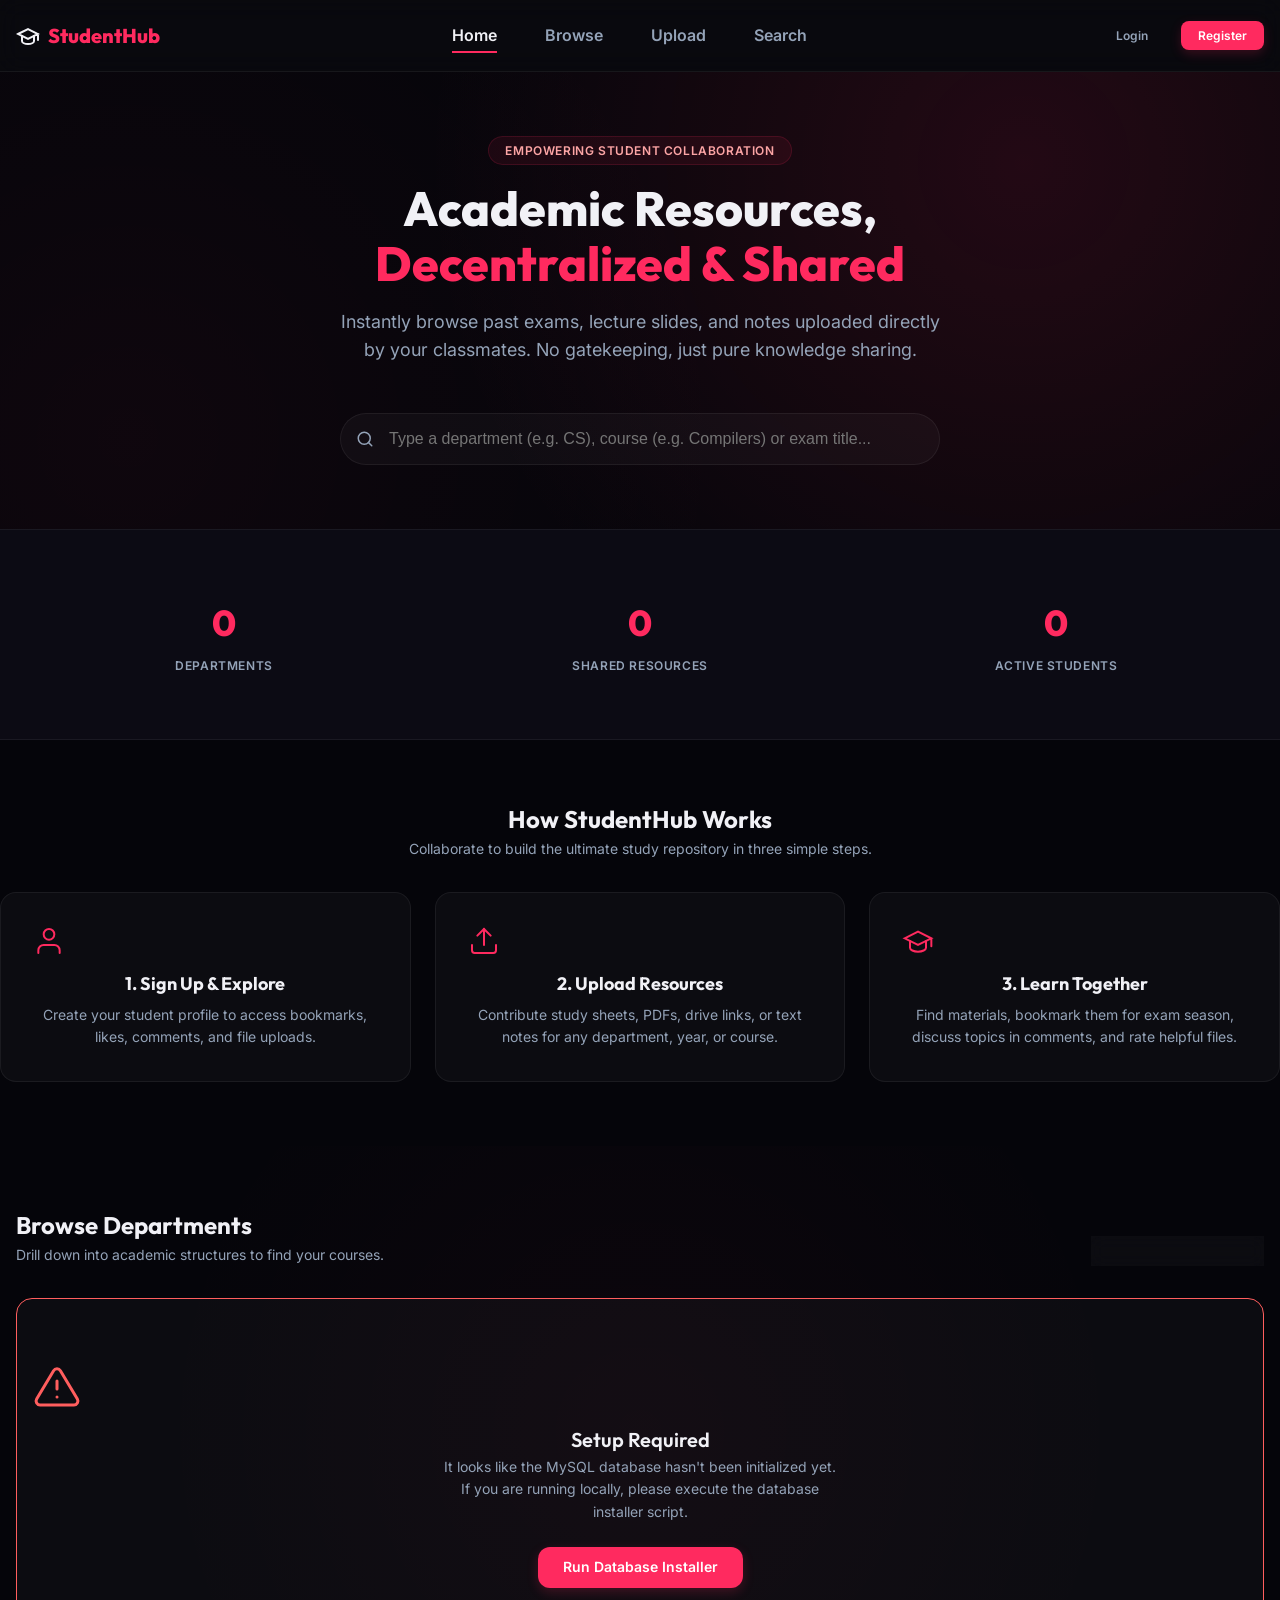
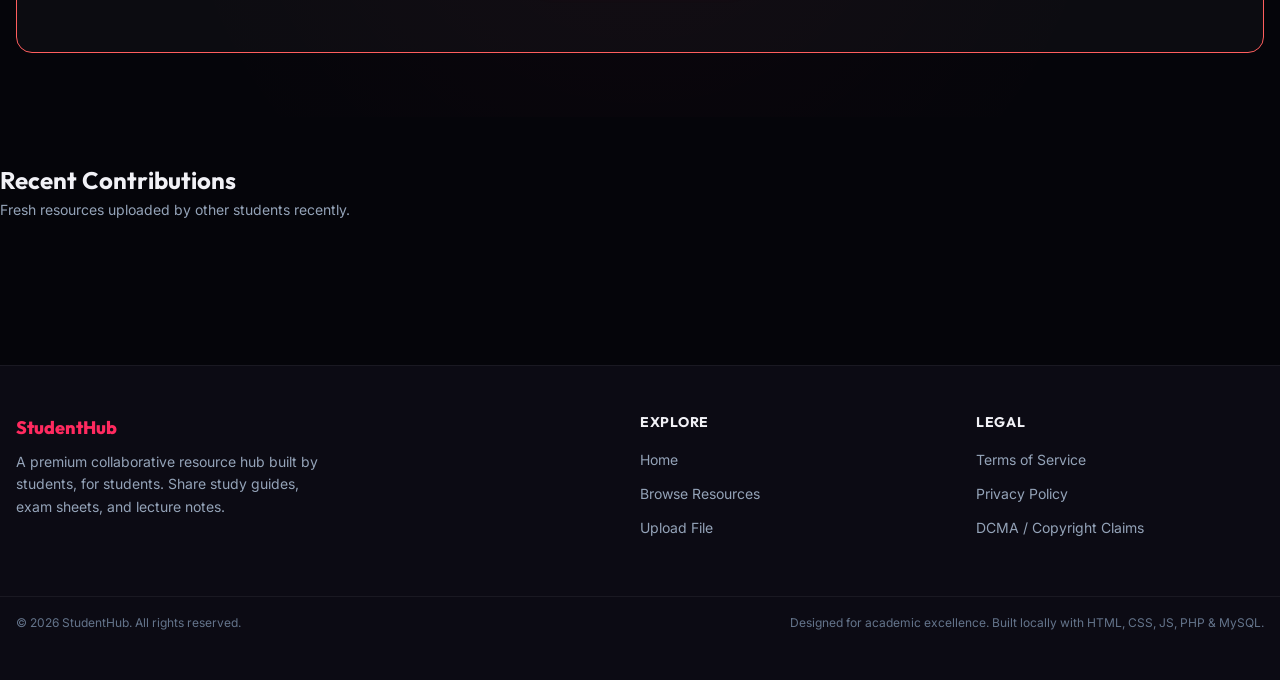
==== index.html @ 4d0da6e1 "first commit" ====
<!DOCTYPE html>
<html lang="en">
<head>
    <meta charset="UTF-8">
    <meta name="viewport" content="width=device-width, initial-scale=1.0">
    <title>StudentHub - Collaborate and Share Study Resources</title>
    
    <!-- CSS Design System -->
    <link rel="stylesheet" href="css/variables.css">
    <link rel="stylesheet" href="css/base.css">
    <link rel="stylesheet" href="css/components.css">
    <link rel="stylesheet" href="css/layout.css">
    <link rel="stylesheet" href="css/animations.css">
    
    <!-- Page Specific Styles -->
    <link rel="stylesheet" href="css/pages/landing.css">
</head>
<body>

    <header></header>

    <main>
        
        <!-- Hero Section -->
        <section class="hero">
            <div class="container hero-content animate-fadeInUp">
                <span class="hero-tag">Empowering Student Collaboration</span>
                <h1 class="hero-title">Academic Resources,<br><span>Decentralized & Shared</span></h1>
                <p class="hero-subtitle">Instantly browse past exams, lecture slides, and notes uploaded directly by your classmates. No gatekeeping, just pure knowledge sharing.</p>
                
                <div class="hero-search-wrapper">
                    <div class="search-container">
                        <button class="search-icon-btn"><svg width="18" height="18" viewBox="0 0 24 24" fill="none" stroke="currentColor" stroke-width="2" stroke-linecap="round"><circle cx="11" cy="11" r="8"/><line x1="21" y1="21" x2="16.65" y2="16.65"/></svg></button>
                        <input type="text" id="global-search-input" class="search-input" placeholder="Type a department (e.g. CS), course (e.g. Compilers) or exam title..." autocomplete="off">
                        <div class="search-dropdown" id="global-search-dropdown"></div>
                    </div>
                </div>
            </div>
        </section>

        <!-- Stats Ribbon -->
        <section class="stats-ribbon">
            <div class="container stats-grid">
                <div class="stat-card">
                    <div class="stat-value" id="stat-depts">0</div>
                    <div class="stat-label">Departments</div>
                </div>
                <div class="stat-card">
                    <div class="stat-value" id="stat-resources">0</div>
                    <div class="stat-label">Shared Resources</div>
                </div>
                <div class="stat-card">
                    <div class="stat-value" id="stat-members">0</div>
                    <div class="stat-label">Active Students</div>
                </div>
            </div>
        </section>

        <!-- How It Works / Features -->
        <section class="container features-section">
            <div class="text-center mb-5">
                <h2 class="section-title">How StudentHub Works</h2>
                <p class="section-subtitle">Collaborate to build the ultimate study repository in three simple steps.</p>
            </div>
            
            <div class="grid grid-3 gap-lg">
                <div class="feature-card animate-fadeInUp delay-100">
                    <div class="feature-icon"><svg width="32" height="32" viewBox="0 0 24 24" fill="none" stroke="currentColor" stroke-width="1.5" stroke-linecap="round"><path d="M20 21v-2a4 4 0 0 0-4-4H8a4 4 0 0 0-4 4v2"/><circle cx="12" cy="7" r="4"/></svg></div>
                    <h3 class="feature-title">1. Sign Up & Explore</h3>
                    <p class="feature-desc">Create your student profile to access bookmarks, likes, comments, and file uploads.</p>
                </div>
                <div class="feature-card animate-fadeInUp delay-200">
                    <div class="feature-icon"><svg width="32" height="32" viewBox="0 0 24 24" fill="none" stroke="currentColor" stroke-width="1.5" stroke-linecap="round"><path d="M21 15v4a2 2 0 0 1-2 2H5a2 2 0 0 1-2-2v-4"/><polyline points="17 8 12 3 7 8"/><line x1="12" y1="3" x2="12" y2="15"/></svg></div>
                    <h3 class="feature-title">2. Upload Resources</h3>
                    <p class="feature-desc">Contribute study sheets, PDFs, drive links, or text notes for any department, year, or course.</p>
                </div>
                <div class="feature-card animate-fadeInUp delay-300">
                    <div class="feature-icon"><svg width="32" height="32" viewBox="0 0 24 24" fill="none" stroke="currentColor" stroke-width="1.5" stroke-linecap="round"><path d="M22 10v6M2 10l10-5 10 5-10 5z"/><path d="M6 12v5c0 1.7 2.7 3 6 3s6-1.3 6-3v-5"/></svg></div>
                    <h3 class="feature-title">3. Learn Together</h3>
                    <p class="feature-desc">Find materials, bookmark them for exam season, discuss topics in comments, and rate helpful files.</p>
                </div>
            </div>
        </section>

        <!-- Featured Departments Preview -->
        <section class="depts-section">
            <div class="container">
                <div class="dept-header">
                    <div>
                        <h2 class="section-title">Browse Departments</h2>
                        <p class="section-subtitle" style="margin-bottom:0;">Drill down into academic structures to find your courses.</p>
                    </div>
                    <a href="browse.html" class="btn btn-secondary btn-sm">View All Departments →</a>
                </div>
                
                <div id="featured-depts-container">
                    <!-- Loaded dynamically via landing page script -->
                </div>
            </div>
        </section>

        <!-- Recent Uploads Section -->
        <section class="container section">
            <div class="mb-5">
                <h2 class="section-title">Recent Contributions</h2>
                <p class="section-subtitle">Fresh resources uploaded by other students recently.</p>
            </div>
            
            <div id="recent-uploads-container">
                <!-- Loaded dynamically via landing page script -->
            </div>
        </section>

    </main>

    <footer></footer>

    <!-- Shared Utilities -->
    <script src="js/config.js"></script>
    <script src="js/utils.js"></script>
    <script src="js/api.js"></script>
    <script src="js/components.js"></script>
    
    <!-- Home Page Logic & Live Search -->
    <script src="js/search.js"></script>
    <script>
        document.addEventListener('DOMContentLoaded', async () => {
            // Load stats and content dynamically
            const deptsContainer = document.getElementById('featured-depts-container');
            const recentContainer = document.getElementById('recent-uploads-container');
            
            // Set skeletons
            renderSkeleton(deptsContainer, 3, 'card');
            renderSkeleton(recentContainer, 4, 'card');

            try {
                // Fetch stats for counters
                const statsRes = await apiGet('/admin/stats.php');
                if (statsRes && statsRes.success) {
                    animateCounter(document.getElementById('stat-depts'), statsRes.data.departments, 1000);
                    animateCounter(document.getElementById('stat-resources'), statsRes.data.resources, 1000);
                    animateCounter(document.getElementById('stat-members'), statsRes.data.users, 1000);
                } else {
                    // Fallbacks
                    document.getElementById('stat-depts').textContent = '—';
                    document.getElementById('stat-resources').textContent = '—';
                    document.getElementById('stat-members').textContent = '—';
                }

                // Fetch departments
                const deptsRes = await apiGet('/departments/list.php');
                if (deptsRes && deptsRes.success && deptsRes.data.length > 0) {
                    let html = '<div class="card-grid">';
                    // Show top 3
                    deptsRes.data.slice(0, 3).forEach(dept => {
                        const grad = generateGradient(dept.gradient_seed || dept.name);
                        html += createCard({
                            cover: dept.cover_image,
                            coverGradient: grad,
                            title: dept.name,
                            subtitle: dept.description || 'No description provided.',
                            badges: [{ text: 'Department', type: 'primary' }],
                            url: `department.html?id=${dept.id}`,
                            stats: [
                                { icon: '', value: `${dept.course_count || 0} Courses` }
                            ]
                        });
                    });
                    html += '</div>';
                    deptsContainer.innerHTML = html;
                } else {
                    renderEmptyState(deptsContainer, {
                        icon: '',
                        title: 'No Departments Created Yet',
                        message: 'Get started by creating a new academic department!',
                        actionText: 'Browse and Create',
                        actionUrl: 'browse.html'
                    });
                }

                // Fetch recent resources
                const recentRes = await apiGet('/resources/search.php?limit=4');
                if (recentRes && recentRes.success && recentRes.data.length > 0) {
                    let html = '<div class="card-grid">';
                    recentRes.data.forEach(res => {
                        const typeBadge = res.resource_type === 'pdf' ? 'PDF Document' : (res.resource_type === 'link' ? 'External Link' : 'Text Note');
                        const examBadge = res.exam_type.toUpperCase();
                        
                        // Create download button based on resource type
                        let actionButton = '';
                        if (res.resource_type === 'pdf' && res.file_path) {
                            actionButton = `<a href="${res.file_path}" download class="btn btn-primary btn-sm" style="margin-top: var(--space-md); display: inline-block;">📥 Download PDF</a>`;
                        } else if (res.resource_type === 'link' && res.external_link) {
                            actionButton = `<a href="${res.external_link}" target="_blank" class="btn btn-primary btn-sm" style="margin-top: var(--space-md); display: inline-block;">🔗 Open Link</a>`;
                        } else if (res.resource_type === 'note') {
                            actionButton = `<span class="badge badge-info" style="margin-top: var(--space-md); display: inline-block;">📝 View Note</span>`;
                        }
                        
                        const coverStyle = res.cover_image 
                            ? `background-image: url('${res.cover_image}'); background-size: cover; background-position: center;`
                            : `background: ${generateGradient(res.gradient_seed || res.title)};`;
                        
                        html += `
                            <div class="card">
                                <div class="card-cover" style="${coverStyle}">
                                    <span class="badge badge-secondary card-badge">${escapeHtml(typeBadge)}</span>
                                    <span class="badge badge-warning card-badge">${escapeHtml(examBadge)}</span>
                                </div>
                                <div class="card-body">
                                    <h3 class="card-title">${escapeHtml(res.title)}</h3>
                                    <p class="card-text">${escapeHtml(res.description || 'No description.')}</p>
                                    ${actionButton}
                                </div>
                                <div class="card-footer">
                                    <div style="display: flex; gap: var(--space-md); font-size: var(--text-xs); color: var(--text-secondary);">
                                        <span>${res.like_count || 0} Likes</span>
                                        <span>${res.view_count || 0} Views</span>
                                    </div>
                                </div>
                            </div>
                        `;
                    });
                    html += '</div>';
                    recentContainer.innerHTML = html;
                } else {
                    renderEmptyState(recentContainer, {
                        icon: '',
                        title: 'No Resources Uploaded Yet',
                        message: 'Be the first to upload an exam sheet or study notes!',
                        actionText: 'Upload Resource',
                        actionUrl: 'upload.html'
                    });
                }

            } catch (err) {
                console.error(err);
                // In case installation is not completed, notify about setup
                deptsContainer.innerHTML = `
                    <div class="empty-state animate-fadeIn" style="border-color: var(--accent-warning);">
                        <div class="empty-state-icon"><svg width="48" height="48" viewBox="0 0 24 24" fill="none" stroke="var(--accent-warning)" stroke-width="1.5" stroke-linecap="round"><path d="M10.29 3.86L1.82 18a2 2 0 0 0 1.71 3h16.94a2 2 0 0 0 1.71-3L13.71 3.86a2 2 0 0 0-3.42 0z"/><line x1="12" y1="9" x2="12" y2="13"/><line x1="12" y1="17" x2="12.01" y2="17"/></svg></div>
                        <h3 class="empty-state-title">Setup Required</h3>
                        <p class="empty-state-message">It looks like the MySQL database hasn't been initialized yet. If you are running locally, please execute the database installer script.</p>
                        <a href="api/setup/install.php" target="_blank" class="btn btn-primary">Run Database Installer</a>
                    </div>
                `;
                recentContainer.innerHTML = '';
            }
        });
    </script>
</body>
</html>
---- css/variables.css ----
/* css/variables.css */
:root {
    /* Color Palette - Premium Cherry & Indigo Dark Mode */
    --bg-primary: #05050a;
    --bg-secondary: #0c0b14;
    --bg-tertiary: #141222;
    --bg-glass: rgba(255, 255, 255, 0.03);
    --bg-glass-hover: rgba(255, 255, 255, 0.06);
    
    --accent-primary: #ff2a5f;
    --accent-primary-hover: #ff4777;
    --accent-secondary: #475569;
    --accent-secondary-hover: #64748b;
    --accent-warning: #ff5e5e;
    --accent-success: #10b981;
    --accent-gradient: #ff2a5f;
    --accent-gradient-hover: #ff4777;
    
    --text-primary: #f1f1f6;
    --text-secondary: #94a3b8;
    --text-tertiary: #64748b;
    --text-accent: #fca5a5;
    
    --border: rgba(255, 255, 255, 0.06);
    --border-hover: rgba(255, 255, 255, 0.12);
    --border-focus: rgba(255, 42, 95, 0.4);
    
    /* Shadows */
    --shadow-sm: 0 2px 8px rgba(0, 0, 0, 0.5);
    --shadow-md: 0 4px 16px rgba(0, 0, 0, 0.6);
    --shadow-lg: 0 8px 32px rgba(0, 0, 0, 0.8);
    --shadow-glow: 0 0 20px rgba(255, 42, 95, 0.15);
    
    /* Spacing */
    --space-xs: 4px;
    --space-sm: 8px;
    --space-md: 16px;
    --space-lg: 24px;
    --space-xl: 32px;
    --space-2xl: 48px;
    --space-3xl: 64px;
    
    /* Border Radius */
    --radius-sm: 8px;
    --radius-md: 12px;
    --radius-lg: 16px;
    --radius-xl: 24px;
    --radius-full: 9999px;
    
    /* Transitions */
    --transition-fast: 150ms ease;
    --transition-base: 300ms ease;
    --transition-slow: 500ms ease;
    
    /* Typography */
    --font-heading: 'Outfit', sans-serif;
    --font-body: 'Inter', sans-serif;
    --font-mono: 'JetBrains Mono', monospace;
    
    --text-xs: 0.75rem;
    --text-sm: 0.875rem;
    --text-md: 1rem;
    --text-lg: 1.125rem;
    --text-xl: 1.25rem;
    --text-2xl: 1.5rem;
    --text-3xl: 1.875rem;
    --text-4xl: 2.25rem;
    --text-5xl: 3rem;
    
    /* Z-Index Scale */
    --z-dropdown: 100;
    --z-modal: 200;
    --z-toast: 300;
    --z-tooltip: 400;
    
    /* Layout Containers */
    --container-sm: 640px;
    --container-md: 768px;
    --container-lg: 1024px;
    --container-xl: 1280px;
}
---- css/base.css ----
/* css/base.css */
@import url('variables.css');
@import url('https://fonts.googleapis.com/css2?family=Inter:wght@300;400;500;600;700&family=Outfit:wght@400;500;600;700;800&family=JetBrains+Mono:wght@400;500&display=swap');

/* Modern Reset */
*, *::before, *::after {
    box-sizing: border-box;
    margin: 0;
    padding: 0;
}

html {
    scroll-behavior: smooth;
    font-size: 16px;
}

body {
    background-color: var(--bg-primary);
    color: var(--text-primary);
    font-family: var(--font-body);
    line-height: 1.6;
    min-height: 100vh;
    overflow-x: hidden;
    padding-top: 72px; /* Offset for fixed navbar */
}

/* Custom Scrollbar */
::-webkit-scrollbar {
    width: 8px;
    height: 8px;
}

::-webkit-scrollbar-track {
    background: var(--bg-primary);
}

::-webkit-scrollbar-thumb {
    background: var(--bg-tertiary);
    border-radius: var(--radius-full);
    border: 2px solid var(--bg-primary);
}

::-webkit-scrollbar-thumb:hover {
    background: var(--accent-primary);
}

/* Selection Highlight */
::selection {
    background-color: var(--accent-primary);
    color: #fff;
}

/* Headings */
h1, h2, h3, h4, h5, h6 {
    font-family: var(--font-heading);
    color: var(--text-primary);
    font-weight: 700;
    line-height: 1.25;
    margin-bottom: var(--space-md);
}

h1 { font-size: var(--text-4xl); font-weight: 800; }
h2 { font-size: var(--text-3xl); }
h3 { font-size: var(--text-2xl); }
h4 { font-size: var(--text-xl); }
h5 { font-size: var(--text-lg); }
h6 { font-size: var(--text-md); }

/* Links */
a {
    color: var(--text-accent);
    text-decoration: none;
    transition: color var(--transition-fast);
}

a:hover {
    color: var(--accent-secondary);
}

/* Media Elements */
img, svg, video {
    max-width: 100%;
    display: block;
    height: auto;
}

/* Common Layout Helpers */
.container {
    width: 100%;
    margin-left: auto;
    margin-right: auto;
    padding-left: var(--space-md);
    padding-right: var(--space-md);
}

@media (min-width: 640px) { .container { max-width: var(--container-sm); } }
@media (min-width: 768px) { .container { max-width: var(--container-md); } }
@media (min-width: 1024px) { .container { max-width: var(--container-lg); } }
@media (min-width: 1280px) { .container { max-width: var(--container-xl); } }

/* Utility Classes */
.text-center { text-align: center; }
.text-left { text-align: left; }
.text-right { text-align: right; }

.mt-1 { margin-top: var(--space-xs); }
.mt-2 { margin-top: var(--space-sm); }
.mt-3 { margin-top: var(--space-md); }
.mt-4 { margin-top: var(--space-lg); }
.mt-5 { margin-top: var(--space-xl); }

.mb-1 { margin-bottom: var(--space-xs); }
.mb-2 { margin-bottom: var(--space-sm); }
.mb-3 { margin-bottom: var(--space-md); }
.mb-4 { margin-bottom: var(--space-lg); }
.mb-5 { margin-bottom: var(--space-xl); }

.sr-only {
    position: absolute;
    width: 1px;
    height: 1px;
    padding: 0;
    margin: -1px;
    overflow: hidden;
    clip: rect(0, 0, 0, 0);
    white-space: nowrap;
    border: 0;
}
---- css/components.css ----
/* css/components.css */

/* ==========================================
   BUTTONS
   ========================================== */
.btn {
    display: inline-flex;
    align-items: center;
    justify-content: center;
    font-family: var(--font-body);
    font-size: var(--text-sm);
    font-weight: 600;
    padding: var(--space-sm) var(--space-lg);
    border-radius: var(--radius-md);
    border: 1px solid transparent;
    cursor: pointer;
    transition: all var(--transition-fast);
    text-align: center;
    white-space: nowrap;
    gap: var(--space-sm);
    user-select: none;
}

.btn:active {
    transform: scale(0.98);
}

.btn-primary {
    background: var(--accent-gradient);
    color: #fff;
    box-shadow: 0 4px 12px rgba(255, 42, 95, 0.2);
}

.btn-primary:hover:not(:disabled) {
    background: var(--accent-gradient-hover);
    box-shadow: 0 4px 20px rgba(255, 42, 95, 0.4), var(--shadow-glow);
    transform: translateY(-1px);
}

.btn-secondary {
    background: var(--bg-glass);
    border-color: var(--border);
    color: var(--text-primary);
    backdrop-filter: blur(8px);
}

.btn-secondary:hover:not(:disabled) {
    background: var(--bg-glass-hover);
    border-color: var(--border-hover);
    color: #fff;
    transform: translateY(-1px);
}

.btn-danger {
    background: rgba(255, 107, 107, 0.15);
    border-color: rgba(255, 107, 107, 0.3);
    color: var(--accent-warning);
}

.btn-danger:hover:not(:disabled) {
    background: rgba(255, 107, 107, 0.3);
    border-color: var(--accent-warning);
    color: #fff;
    transform: translateY(-1px);
}

.btn-ghost {
    background: transparent;
    color: var(--text-secondary);
}

.btn-ghost:hover:not(:disabled) {
    background: var(--bg-glass-hover);
    color: var(--text-primary);
}

.btn-icon {
    padding: var(--space-sm);
    border-radius: var(--radius-md);
    width: 38px;
    height: 38px;
}

.btn-sm {
    padding: var(--space-xs) var(--space-md);
    font-size: var(--text-xs);
    border-radius: var(--radius-sm);
}

.btn-lg {
    padding: var(--space-md) var(--space-2xl);
    font-size: var(--text-md);
    border-radius: var(--radius-lg);
}

.btn:disabled {
    opacity: 0.5;
    cursor: not-allowed;
    pointer-events: none;
}

.btn-group {
    display: inline-flex;
    border-radius: var(--radius-md);
    overflow: hidden;
    border: 1px solid var(--border);
}

.btn-group .btn {
    border-radius: 0;
    border-right: 1px solid var(--border);
}

.btn-group .btn:last-child {
    border-right: none;
}

/* ==========================================
   CARDS
   ========================================== */
.card {
    background: var(--bg-glass);
    backdrop-filter: blur(12px);
    -webkit-backdrop-filter: blur(12px);
    border: 1px solid var(--border);
    border-radius: var(--radius-lg);
    overflow: hidden;
    transition: all var(--transition-base);
    display: flex;
    flex-direction: column;
    position: relative;
    color: inherit;
    text-decoration: none;
    cursor: pointer;
}

.card:hover {
    border-color: var(--border-hover);
    box-shadow: var(--shadow-md), var(--shadow-glow);
    transform: translateY(-4px);
}

.card-cover {
    width: 100%;
    aspect-ratio: 16/9;
    background: var(--bg-tertiary);
    overflow: hidden;
    position: relative;
    display: flex;
    align-items: center;
    justify-content: center;
}

.card-cover img {
    width: 100%;
    height: 100%;
    object-fit: cover;
    transition: transform var(--transition-slow);
}

.card:hover .card-cover img {
    transform: scale(1.05);
}

.card-body {
    padding: var(--space-lg);
    flex-grow: 1;
    display: flex;
    flex-direction: column;
}

.card-title {
    font-size: var(--text-lg);
    margin-bottom: var(--space-xs);
    font-family: var(--font-heading);
    font-weight: 600;
}

.card-text {
    color: var(--text-secondary);
    font-size: var(--text-sm);
    margin-bottom: var(--space-md);
    flex-grow: 1;
}

.card-footer {
    padding: var(--space-md) var(--space-lg);
    border-top: 1px solid var(--border);
    display: flex;
    justify-content: space-between;
    align-items: center;
    background: rgba(0, 0, 0, 0.15);
}

.card-grid {
    display: grid;
    grid-template-columns: repeat(auto-fill, minmax(280px, 1fr));
    gap: var(--space-lg);
}

.card-badge {
    position: absolute;
    top: var(--space-md);
    right: var(--space-md);
    z-index: 10;
}

/* ==========================================
   FORMS & INPUTS
   ========================================== */
.form-group {
    margin-bottom: var(--space-lg);
    position: relative;
}

.form-label {
    display: block;
    font-size: var(--text-xs);
    font-weight: 600;
    color: var(--text-secondary);
    text-transform: uppercase;
    letter-spacing: 0.05em;
    margin-bottom: var(--space-xs);
}

.form-input,
.form-textarea,
.form-select {
    width: 100%;
    background-color: rgba(255, 255, 255, 0.02);
    border: 1px solid var(--border);
    border-radius: var(--radius-md);
    padding: var(--space-md);
    color: var(--text-primary);
    font-family: var(--font-body);
    font-size: var(--text-sm);
    transition: all var(--transition-fast);
    outline: none;
}

.form-input::placeholder,
.form-textarea::placeholder {
    color: var(--text-tertiary);
}

.form-input:focus,
.form-textarea:focus,
.form-select:focus {
    border-color: var(--accent-primary);
    box-shadow: var(--shadow-glow);
    background-color: rgba(255, 255, 255, 0.04);
}

.form-textarea {
    min-height: 120px;
    resize: vertical;
}

.form-select {
    cursor: pointer;
    appearance: none;
    background-image: url("data:image/svg+xml,%3Csvg xmlns='http://www.w3.org/2000/svg' fill='none' viewBox='0 0 24 24' stroke='%238888a0'%3E%3Cpath stroke-linecap='round' stroke-linejoin='round' stroke-width='2' d='M19 9l-7 7-7-7'/%3E%3C/svg%3E");
    background-repeat: no-repeat;
    background-position: right var(--space-md) center;
    background-size: 16px;
    padding-right: var(--space-xl);
}

.form-select option {
    background-color: #0c0b14;
    color: #f1f1f6;
}

.form-error {
    color: var(--accent-warning);
    font-size: var(--text-xs);
    margin-top: var(--space-xs);
    display: none;
}

.form-group.has-error .form-input,
.form-group.has-error .form-textarea,
.form-group.has-error .form-select {
    border-color: var(--accent-warning);
}

.form-group.has-error .form-error {
    display: block;
}

.form-hint {
    color: var(--text-tertiary);
    font-size: var(--text-xs);
    margin-top: var(--space-xs);
}

.form-row {
    display: flex;
    gap: var(--space-md);
}

.form-row > * {
    flex: 1;
}

/* Custom Checkbox */
.form-checkbox {
    display: flex;
    align-items: center;
    gap: var(--space-sm);
    cursor: pointer;
    user-select: none;
    font-size: var(--text-sm);
    color: var(--text-secondary);
}

.form-checkbox input {
    display: none;
}

.checkbox-box {
    width: 18px;
    height: 18px;
    border: 1px solid var(--border);
    border-radius: 4px;
    display: flex;
    align-items: center;
    justify-content: center;
    transition: all var(--transition-fast);
    background: rgba(255, 255, 255, 0.02);
}

.form-checkbox input:checked + .checkbox-box {
    background: var(--accent-primary);
    border-color: var(--accent-primary);
}

.checkbox-box::after {
    content: "";
    width: 5px;
    height: 9px;
    border: solid #fff;
    border-width: 0 2px 2px 0;
    transform: rotate(45deg) translate(-1px, -1px);
    opacity: 0;
    transition: opacity var(--transition-fast);
}

.form-checkbox input:checked + .checkbox-box::after {
    opacity: 1;
}

/* ==========================================
   MODALS
   ========================================== */
.modal-overlay {
    position: fixed;
    top: 0;
    left: 0;
    width: 100vw;
    height: 100vh;
    background: rgba(0, 0, 0, 0.7);
    backdrop-filter: blur(8px);
    -webkit-backdrop-filter: blur(8px);
    z-index: var(--z-modal);
    display: flex;
    align-items: center;
    justify-content: center;
    opacity: 0;
    pointer-events: none;
    transition: opacity var(--transition-base);
}

.modal-overlay.active {
    opacity: 1;
    pointer-events: auto;
}

.modal {
    background: var(--bg-secondary);
    border: 1px solid var(--border);
    border-radius: var(--radius-xl);
    width: 90%;
    max-width: 500px;
    overflow: hidden;
    transform: scale(0.9);
    transition: transform var(--transition-base);
    box-shadow: var(--shadow-lg);
}

.modal-overlay.active .modal {
    transform: scale(1);
}

.modal-header {
    padding: var(--space-lg);
    border-bottom: 1px solid var(--border);
    display: flex;
    justify-content: space-between;
    align-items: center;
}

.modal-title {
    font-size: var(--text-xl);
    font-family: var(--font-heading);
    margin: 0;
}

.modal-body {
    padding: var(--space-lg);
    max-height: 70vh;
    overflow-y: auto;
}

.modal-footer {
    padding: var(--space-lg);
    border-top: 1px solid var(--border);
    display: flex;
    justify-content: flex-end;
    gap: var(--space-md);
    background: rgba(0, 0, 0, 0.1);
}

/* ==========================================
   TOAST NOTIFICATIONS
   ========================================== */
.toast-container {
    position: fixed;
    top: 24px;
    right: 24px;
    z-index: var(--z-toast);
    display: flex;
    flex-direction: column;
    gap: var(--space-md);
    pointer-events: none;
}

.toast {
    background: rgba(18, 18, 26, 0.9);
    backdrop-filter: blur(12px);
    -webkit-backdrop-filter: blur(12px);
    border: 1px solid var(--border);
    border-radius: var(--radius-md);
    padding: var(--space-md) var(--space-lg);
    color: var(--text-primary);
    min-width: 300px;
    max-width: 400px;
    box-shadow: var(--shadow-lg);
    display: flex;
    justify-content: space-between;
    align-items: center;
    pointer-events: auto;
    animation: toastSlideIn 300ms cubic-bezier(0.16, 1, 0.3, 1) forwards;
    border-left: 4px solid var(--accent-primary);
}

.toast-success { border-left-color: var(--accent-success); }
.toast-error { border-left-color: var(--accent-warning); }
.toast-info { border-left-color: var(--accent-primary); }
.toast-warning { border-left-color: orange; }

.toast-body {
    font-size: var(--text-sm);
    font-weight: 500;
    padding-right: var(--space-md);
}

.toast-close {
    background: transparent;
    border: none;
    color: var(--text-secondary);
    cursor: pointer;
    font-size: var(--text-md);
    padding: var(--space-xs);
    transition: color var(--transition-fast);
}

.toast-close:hover {
    color: #fff;
}

/* ==========================================
   BADGES
   ========================================== */
.badge {
    display: inline-flex;
    align-items: center;
    justify-content: center;
    border-radius: var(--radius-full);
    padding: 2px var(--space-sm);
    font-size: var(--text-xs);
    font-weight: 600;
    text-transform: uppercase;
    letter-spacing: 0.02em;
}

.badge-primary {
    background: rgba(255, 42, 95, 0.15);
    color: var(--text-accent);
    border: 1px solid rgba(255, 42, 95, 0.3);
}

.badge-secondary {
    background: rgba(255, 255, 255, 0.06);
    color: var(--text-secondary);
    border: 1px solid rgba(255, 255, 255, 0.12);
}

.badge-warning {
    background: rgba(255, 107, 107, 0.15);
    color: var(--accent-warning);
    border: 1px solid rgba(255, 107, 107, 0.3);
}

.badge-success {
    background: rgba(0, 230, 118, 0.15);
    color: var(--accent-success);
    border: 1px solid rgba(0, 230, 118, 0.3);
}

/* ==========================================
   SEARCH BAR
   ========================================== */
.search-container {
    position: relative;
    width: 100%;
}

.search-input {
    width: 100%;
    background-color: var(--bg-glass);
    border: 1px solid var(--border);
    border-radius: var(--radius-full);
    padding: var(--space-md) var(--space-xl) var(--space-md) var(--space-2xl);
    color: var(--text-primary);
    font-size: var(--text-md);
    outline: none;
    transition: all var(--transition-base);
}

.search-input:focus {
    border-color: var(--accent-primary);
    background-color: rgba(255, 255, 255, 0.06);
    box-shadow: var(--shadow-glow);
}

.search-icon-btn {
    position: absolute;
    left: var(--space-md);
    top: 50%;
    transform: translateY(-50%);
    background: transparent;
    border: none;
    color: var(--text-secondary);
    font-size: var(--text-lg);
    pointer-events: none;
}

.search-dropdown {
    position: absolute;
    top: calc(100% + var(--space-sm));
    left: 0;
    width: 100%;
    background-color: var(--bg-secondary);
    border: 1px solid var(--border);
    border-radius: var(--radius-lg);
    box-shadow: var(--shadow-lg);
    max-height: 400px;
    overflow-y: auto;
    z-index: var(--z-dropdown);
    display: none;
}

.search-dropdown-group {
    padding: var(--space-sm) var(--space-md) 0 var(--space-md);
}

.search-dropdown-group-title {
    font-size: var(--text-xs);
    font-weight: 700;
    color: var(--text-tertiary);
    text-transform: uppercase;
    letter-spacing: 0.05em;
    padding-bottom: var(--space-xs);
    border-bottom: 1px solid var(--border);
    margin-bottom: var(--space-xs);
}

.search-dropdown-item {
    display: flex;
    align-items: center;
    justify-content: space-between;
    padding: var(--space-sm) var(--space-md);
    border-radius: var(--radius-sm);
    color: var(--text-primary);
    cursor: pointer;
    transition: background-color var(--transition-fast);
}

.search-dropdown-item:hover,
.search-dropdown-item.active {
    background-color: var(--bg-glass-hover);
}

.search-dropdown-item-details {
    display: flex;
    align-items: center;
    gap: var(--space-md);
}

.search-dropdown-item-title {
    font-weight: 500;
    font-size: var(--text-sm);
}

.search-dropdown-item-subtitle {
    font-size: var(--text-xs);
    color: var(--text-secondary);
}

/* ==========================================
   BREADCRUMBS
   ========================================== */
.breadcrumb {
    display: flex;
    flex-wrap: wrap;
    align-items: center;
    gap: var(--space-sm);
    list-style: none;
    font-size: var(--text-sm);
    color: var(--text-secondary);
    margin-bottom: var(--space-lg);
}

.breadcrumb-item a {
    color: var(--text-accent);
}

.breadcrumb-item a:hover {
    color: var(--accent-secondary);
}

.breadcrumb-separator {
    color: var(--text-tertiary);
    font-weight: 300;
}

.breadcrumb-item.active {
    color: var(--text-primary);
    font-weight: 500;
    pointer-events: none;
}

/* ==========================================
   TABS
   ========================================== */
.tabs {
    display: flex;
    border-bottom: 1px solid var(--border);
    gap: var(--space-md);
    margin-bottom: var(--space-xl);
}

.tab {
    padding: var(--space-sm) var(--space-md);
    color: var(--text-secondary);
    font-weight: 500;
    font-size: var(--text-sm);
    cursor: pointer;
    transition: all var(--transition-fast);
    position: relative;
    user-select: none;
}

.tab::after {
    content: "";
    position: absolute;
    bottom: -1px;
    left: 0;
    width: 100%;
    height: 2px;
    background: transparent;
    transition: background var(--transition-fast);
}

.tab:hover {
    color: var(--text-primary);
}

.tab.active {
    color: var(--text-primary);
    font-weight: 600;
}

.tab.active::after {
    background: var(--accent-primary);
}

/* ==========================================
   STATS CARDS
   ========================================== */
.stat-card {
    text-align: center;
    padding: var(--space-xl);
}

.stat-value {
    font-size: var(--text-4xl);
    font-weight: 800;
    font-family: var(--font-heading);
    margin-bottom: var(--space-xs);
    color: var(--accent-primary);
    display: inline-block;
}

.stat-label {
    font-size: var(--text-xs);
    font-weight: 600;
    color: var(--text-secondary);
    text-transform: uppercase;
    letter-spacing: 0.05em;
}

/* ==========================================
   AVATARS
   ========================================== */
.avatar {
    border-radius: var(--radius-full);
    overflow: hidden;
    background-color: var(--bg-tertiary);
    border: 1px solid var(--border);
    display: flex;
    align-items: center;
    justify-content: center;
    font-family: var(--font-heading);
    font-weight: 700;
    color: #fff;
}

.avatar img {
    width: 100%;
    height: 100%;
    object-fit: cover;
}

.avatar-sm { width: 32px; height: 32px; font-size: var(--text-xs); }
.avatar-md { width: 40px; height: 40px; font-size: var(--text-sm); }
.avatar-lg { width: 64px; height: 64px; font-size: var(--text-xl); }

/* ==========================================
   DRAG & DROP ZONE
   ========================================== */
.dropzone {
    border: 2px dashed var(--border);
    border-radius: var(--radius-lg);
    padding: var(--space-2xl) var(--space-lg);
    text-align: center;
    cursor: pointer;
    transition: all var(--transition-base);
    background-color: rgba(255, 255, 255, 0.01);
}

.dropzone:hover,
.dropzone.dragover {
    border-color: var(--accent-primary);
    background-color: var(--bg-glass-hover);
}

.dropzone-icon {
    font-size: var(--text-4xl);
    color: var(--text-secondary);
    margin-bottom: var(--space-sm);
}

.dropzone-text {
    font-size: var(--text-sm);
    color: var(--text-secondary);
}

/* ==========================================
   PROGRESS / WIZARD STEPS
   ========================================== */
.wizard-progress {
    display: flex;
    justify-content: space-between;
    position: relative;
    margin-bottom: var(--space-2xl);
    padding: 0 var(--space-md);
}

.wizard-progress::before {
    content: "";
    position: absolute;
    top: 18px;
    left: 0;
    right: 0;
    height: 2px;
    background: var(--border);
    z-index: 1;
}

.wizard-line-fill {
    position: absolute;
    top: 18px;
    left: 0;
    height: 2px;
    background: var(--accent-primary);
    z-index: 1;
    transition: width var(--transition-base);
    width: 0%;
}

.wizard-step {
    position: relative;
    z-index: 2;
    display: flex;
    flex-direction: column;
    align-items: center;
}

.wizard-step-circle {
    width: 38px;
    height: 38px;
    border-radius: var(--radius-full);
    background: var(--bg-secondary);
    border: 2px solid var(--border);
    display: flex;
    align-items: center;
    justify-content: center;
    font-weight: 700;
    font-family: var(--font-heading);
    color: var(--text-secondary);
    margin-bottom: var(--space-xs);
    transition: all var(--transition-base);
}

.wizard-step-label {
    font-size: var(--text-xs);
    font-weight: 500;
    color: var(--text-secondary);
    transition: color var(--transition-base);
    white-space: nowrap;
}

.wizard-step.active .wizard-step-circle {
    border-color: var(--accent-primary);
    color: var(--accent-primary);
    box-shadow: var(--shadow-glow);
}

.wizard-step.active .wizard-step-label {
    color: var(--text-primary);
    font-weight: 600;
}

.wizard-step.completed .wizard-step-circle {
    border-color: var(--accent-primary);
    background-color: var(--accent-primary);
    color: #fff;
}

.wizard-step.completed .wizard-step-label {
    color: var(--accent-primary);
}

/* ==========================================
   PASSWORD STRENGTH METER
   ========================================== */
.password-strength {
    display: flex;
    gap: 4px;
    margin-top: var(--space-xs);
    height: 4px;
}

.password-strength-bar {
    flex: 1;
    background: var(--border);
    border-radius: var(--radius-full);
    transition: background var(--transition-fast);
}

/* ==========================================
   EMPTY STATE
   ========================================== */
.empty-state {
    text-align: center;
    padding: var(--space-3xl) var(--space-md);
    background: var(--bg-glass);
    border: 1px solid var(--border);
    border-radius: var(--radius-lg);
}

.empty-state-icon {
    font-size: var(--text-5xl);
    color: var(--text-tertiary);
    margin-bottom: var(--space-md);
}

.empty-state-title {
    font-size: var(--text-xl);
    font-weight: 600;
    margin-bottom: var(--space-xs);
}

.empty-state-message {
    color: var(--text-secondary);
    font-size: var(--text-sm);
    max-width: 400px;
    margin: 0 auto var(--space-lg) auto;
}

/* ==========================================
   LOADING & SKELETON
   ========================================== */
.spinner {
    width: 24px;
    height: 24px;
    border: 2px solid rgba(255, 255, 255, 0.05);
    border-top: 2px solid var(--accent-primary);
    border-radius: var(--radius-full);
    animation: spin 800ms linear infinite;
}

.skeleton {
    background: linear-gradient(
        90deg,
        rgba(255, 255, 255, 0.03) 25%,
        rgba(255, 255, 255, 0.08) 37%,
        rgba(255, 255, 255, 0.03) 63%
    );
    background-size: 400% 100%;
    animation: shimmer 1.4s ease infinite;
}

/* ==========================================
   CSS-ONLY TOOLTIP
   ========================================== */
[data-tooltip] {
    position: relative;
}

[data-tooltip]::after {
    content: attr(data-tooltip);
    position: absolute;
    bottom: calc(100% + var(--space-xs));
    left: 50%;
    transform: translateX(-50%) translateY(8px);
    background-color: var(--bg-tertiary);
    border: 1px solid var(--border);
    color: var(--text-primary);
    font-size: var(--text-xs);
    font-weight: 500;
    padding: var(--space-xs) var(--space-sm);
    border-radius: var(--radius-sm);
    white-space: nowrap;
    opacity: 0;
    pointer-events: none;
    transition: all var(--transition-fast);
    z-index: var(--z-tooltip);
    box-shadow: var(--shadow-sm);
}

[data-tooltip]:hover::after {
    opacity: 1;
    transform: translateX(-50%) translateY(0);
}

/* ==========================================
   SEARCHABLE SELECT COMPONENT
   ========================================== */
.searchable-select-container {
    position: relative;
    width: 100%;
    z-index: 10;
}

.searchable-select-input {
    cursor: pointer;
    background-image: url("data:image/svg+xml,%3Csvg xmlns='http://www.w3.org/2000/svg' fill='none' viewBox='0 0 24 24' stroke='%238888a0'%3E%3Cpath stroke-linecap='round' stroke-linejoin='round' stroke-width='2' d='M19 9l-7 7-7-7'/%3E%3C/svg%3E");
    background-repeat: no-repeat;
    background-position: right var(--space-md) center;
    background-size: 16px;
    padding-right: var(--space-xl);
}

.searchable-select-dropdown {
    position: absolute;
    top: calc(100% + var(--space-xs));
    left: 0;
    width: 100%;
    background-color: var(--bg-secondary);
    border: 1px solid var(--border);
    border-radius: var(--radius-md);
    box-shadow: var(--shadow-lg);
    max-height: 250px;
    overflow-y: auto;
    z-index: var(--z-dropdown);
    display: none;
}

.searchable-select-dropdown.active {
    display: block;
}

.searchable-select-item {
    padding: var(--space-md);
    cursor: pointer;
    transition: background-color var(--transition-fast);
    color: var(--text-primary);
    border-bottom: 1px solid var(--border);
    font-size: var(--text-sm);
}

.searchable-select-item:last-child {
    border-bottom: none;
}

.searchable-select-item:hover,
.searchable-select-item.focused {
    background-color: var(--bg-glass-hover);
}

.searchable-select-item.create-new {
    color: var(--accent-primary);
    font-weight: 600;
}
---- css/layout.css ----
/* css/layout.css */

/* ==========================================
   NAVBAR
   ========================================== */
.navbar {
    position: fixed;
    top: 0;
    left: 0;
    width: 100%;
    height: 72px;
    background-color: rgba(10, 10, 15, 0.8);
    backdrop-filter: blur(12px);
    -webkit-backdrop-filter: blur(12px);
    border-bottom: 1px solid var(--border);
    z-index: 150;
    display: flex;
    align-items: center;
    transition: background-color var(--transition-base);
}

.navbar-container {
    width: 100%;
    display: flex;
    justify-content: space-between;
    align-items: center;
}

.navbar-brand {
    font-family: var(--font-heading);
    font-size: var(--text-xl);
    font-weight: 800;
    color: var(--text-primary);
    display: flex;
    align-items: center;
    gap: var(--space-sm);
}

.navbar-brand span {
    color: var(--accent-primary);
}

.navbar-nav {
    display: flex;
    align-items: center;
    list-style: none;
    gap: var(--space-2xl);
}

.navbar-link {
    color: var(--text-secondary);
    font-size: var(--text-md);
    font-weight: 600;
    padding: var(--space-xs) 0;
    position: relative;
    transition: color var(--transition-fast);
}

.navbar-link:hover {
    color: var(--text-primary);
}

.navbar-link::after {
    content: "";
    position: absolute;
    bottom: -4px;
    left: 0;
    width: 0;
    height: 2px;
    background: var(--accent-primary);
    transition: width var(--transition-fast);
}

.navbar-link:hover::after,
.navbar-link.active::after {
    width: 100%;
}

.navbar-link.active {
    color: var(--text-primary);
    font-weight: 600;
}

.navbar-actions {
    display: flex;
    align-items: center;
    gap: var(--space-md);
}

.navbar-user {
    position: relative;
    cursor: pointer;
}

.navbar-dropdown {
    position: absolute;
    top: calc(100% + var(--space-md));
    right: 0;
    background-color: var(--bg-secondary);
    border: 1px solid var(--border);
    border-radius: var(--radius-md);
    width: 200px;
    padding: var(--space-sm) 0;
    box-shadow: var(--shadow-lg);
    display: none;
    z-index: var(--z-dropdown);
    transform: translateY(10px);
    transition: all var(--transition-fast);
}

.navbar-dropdown.active {
    display: block;
    transform: translateY(0);
}

.navbar-dropdown-item {
    display: flex;
    align-items: center;
    padding: var(--space-sm) var(--space-lg);
    color: var(--text-secondary);
    font-size: var(--text-sm);
    transition: all var(--transition-fast);
    gap: var(--space-sm);
}

.navbar-dropdown-item:hover {
    background-color: var(--bg-glass-hover);
    color: var(--text-primary);
}

.navbar-dropdown-divider {
    height: 1px;
    background-color: var(--border);
    margin: var(--space-sm) 0;
}

.navbar-mobile-toggle {
    display: none;
    background: transparent;
    border: none;
    color: var(--text-primary);
    font-size: var(--text-2xl);
    cursor: pointer;
}

/* Responsive Navbar */
@media (max-width: 768px) {
    .navbar-mobile-toggle {
        display: block;
    }

    .navbar-nav {
        position: fixed;
        top: 72px;
        left: 0;
        width: 100%;
        height: calc(100vh - 72px);
        background-color: var(--bg-primary);
        flex-direction: column;
        justify-content: center;
        transform: translateX(100%);
        transition: transform var(--transition-base);
        z-index: 140;
    }

    .navbar-nav.active {
        transform: translateX(0);
    }

    .navbar-actions {
        display: none;
    }

    .navbar-actions.active {
        display: flex;
        position: fixed;
        bottom: 24px;
        left: 24px;
        right: 24px;
        z-index: 141;
        justify-content: center;
    }
}

/* ==========================================
   FOOTER
   ========================================== */
.footer {
    background-color: var(--bg-secondary);
    border-top: 1px solid var(--border);
    padding: var(--space-2xl) 0;
    margin-top: var(--space-3xl);
}

.footer-container {
    display: grid;
    grid-template-columns: 2fr 1fr 1fr;
    gap: var(--space-2xl);
}

.footer-brand {
    max-width: 320px;
}

.footer-logo {
    font-family: var(--font-heading);
    font-size: var(--text-lg);
    font-weight: 800;
    color: var(--text-primary);
    margin-bottom: var(--space-sm);
}

.footer-logo span {
    color: var(--accent-primary);
}

.footer-desc {
    color: var(--text-secondary);
    font-size: var(--text-sm);
}

.footer-links-title {
    font-size: var(--text-sm);
    font-weight: 700;
    text-transform: uppercase;
    letter-spacing: 0.05em;
    color: var(--text-primary);
    margin-bottom: var(--space-md);
}

.footer-links {
    list-style: none;
}

.footer-link {
    margin-bottom: var(--space-sm);
}

.footer-link a {
    color: var(--text-secondary);
    font-size: var(--text-sm);
}

.footer-link a:hover {
    color: var(--text-primary);
}

.footer-bottom {
    margin-top: var(--space-2xl);
    padding-top: var(--space-md);
    border-top: 1px solid var(--border);
    display: flex;
    justify-content: space-between;
    color: var(--text-tertiary);
    font-size: var(--text-xs);
}

@media (max-width: 768px) {
    .footer-container {
        grid-template-columns: 1fr;
        gap: var(--space-xl);
    }
    
    .footer-bottom {
        flex-direction: column;
        gap: var(--space-sm);
        text-align: center;
    }
}

/* ==========================================
   PAGE LAYOUT & SECTIONS
   ========================================== */
.page-header {
    background: radial-gradient(circle at top right, rgba(255, 42, 95, 0.05), transparent 60%);
    padding: var(--space-2xl) 0 var(--space-xl) 0;
    border-bottom: 1px solid var(--border);
    margin-bottom: var(--space-2xl);
}

.page-title {
    font-size: var(--text-4xl);
    font-weight: 800;
    margin-bottom: var(--space-xs);
}

.page-description {
    color: var(--text-secondary);
    font-size: var(--text-md);
    max-width: 600px;
}

.page-content {
    padding-bottom: var(--space-3xl);
}

.sidebar-layout {
    display: grid;
    grid-template-columns: 280px 1fr;
    gap: var(--space-2xl);
}

@media (max-width: 992px) {
    .sidebar-layout {
        grid-template-columns: 1fr;
        gap: var(--space-xl);
    }
}

.section {
    padding: var(--space-2xl) 0;
}

.section-title {
    font-size: var(--text-2xl);
    font-weight: 700;
    margin-bottom: var(--space-xs);
    position: relative;
    display: inline-block;
}

.section-subtitle {
    color: var(--text-secondary);
    font-size: var(--text-sm);
    margin-bottom: var(--space-xl);
}

/* ==========================================
   GRIDS & FLEXES
   ========================================== */
.grid {
    display: grid;
}

.grid-2 { grid-template-columns: repeat(2, 1fr); }
.grid-3 { grid-template-columns: repeat(3, 1fr); }
.grid-4 { grid-template-columns: repeat(4, 1fr); }

.gap-sm { gap: var(--space-sm); }
.gap-md { gap: var(--space-md); }
.gap-lg { gap: var(--space-lg); }
.gap-xl { gap: var(--space-xl); }

@media (max-width: 992px) {
    .grid-4 { grid-template-columns: repeat(2, 1fr); }
    .grid-3 { grid-template-columns: repeat(2, 1fr); }
}

@media (max-width: 576px) {
    .grid-4, .grid-3, .grid-2 { grid-template-columns: 1fr; }
}

.flex {
    display: flex;
}

.align-center { align-items: center; }
.justify-between { justify-content: space-between; }
.flex-column { flex-direction: column; }
.flex-wrap { flex-wrap: wrap; }
---- css/animations.css ----
/* css/animations.css */

/* ==========================================
   KEYFRAMES
   ========================================== */

@keyframes fadeIn {
    from { opacity: 0; }
    to { opacity: 1; }
}

@keyframes fadeInUp {
    from {
        opacity: 0;
        transform: translateY(20px);
    }
    to {
        opacity: 1;
        transform: translateY(0);
    }
}

@keyframes fadeInDown {
    from {
        opacity: 0;
        transform: translateY(-20px);
    }
    to {
        opacity: 1;
        transform: translateY(0);
    }
}

@keyframes slideInRight {
    from {
        transform: translateX(100%);
        opacity: 0;
    }
    to {
        transform: translateX(0);
        opacity: 1;
    }
}

@keyframes scaleIn {
    from {
        transform: scale(0.95);
        opacity: 0;
    }
    to {
        transform: scale(1);
        opacity: 1;
    }
}

@keyframes pulse {
    0% { transform: scale(1); }
    50% { transform: scale(1.03); }
    100% { transform: scale(1); }
}

@keyframes spin {
    0% { transform: rotate(0deg); }
    100% { transform: rotate(360deg); }
}

@keyframes shimmer {
    0% { background-position: -200% 0; }
    100% { background-position: 200% 0; }
}

@keyframes float {
    0% { transform: translateY(0px); }
    50% { transform: translateY(-10px); }
    100% { transform: translateY(0px); }
}

@keyframes shake {
    0%, 100% { transform: translateX(0); }
    10%, 30%, 50%, 70%, 90% { transform: translateX(-5px); }
    20%, 40%, 60%, 80% { transform: translateX(5px); }
}

@keyframes toastSlideIn {
    from {
        transform: translateX(120%);
        opacity: 0;
    }
    to {
        transform: translateX(0);
        opacity: 1;
    }
}

@keyframes toastSlideOut {
    from {
        transform: translateX(0);
        opacity: 1;
    }
    to {
        transform: translateX(120%);
        opacity: 0;
    }
}

@keyframes heartBeat {
    0% { transform: scale(1); }
    14% { transform: scale(1.12); }
    28% { transform: scale(1); }
    42% { transform: scale(1.12); }
    70% { transform: scale(1); }
}

/* ==========================================
   ANIMATION CLASSES
   ========================================== */

.animate-fadeIn {
    animation: fadeIn var(--transition-base) forwards;
}

.animate-fadeInUp {
    animation: fadeInUp var(--transition-base) forwards;
}

.animate-fadeInDown {
    animation: fadeInDown var(--transition-base) forwards;
}

.animate-scaleIn {
    animation: scaleIn var(--transition-base) forwards;
}

.animate-float {
    animation: float 4s ease-in-out infinite;
}

.animate-pulse {
    animation: pulse 2s infinite;
}

.animate-shake {
    animation: shake 500ms ease-in-out;
}

/* Delays */
.delay-100 { animation-delay: 100ms; }
.delay-200 { animation-delay: 200ms; }
.delay-300 { animation-delay: 300ms; }
.delay-400 { animation-delay: 400ms; }
.delay-500 { animation-delay: 500ms; }

/* Durations */
.duration-fast { animation-duration: var(--transition-fast); }
.duration-base { animation-duration: var(--transition-base); }
.duration-slow { animation-duration: var(--transition-slow); }

/* Hover Effects */
.hover-lift {
    transition: transform var(--transition-base), box-shadow var(--transition-base);
}

.hover-lift:hover {
    transform: translateY(-4px);
    box-shadow: var(--shadow-md);
}

.hover-glow {
    transition: box-shadow var(--transition-base);
}

.hover-glow:hover {
    box-shadow: var(--shadow-glow);
}
---- css/pages/landing.css ----
/* css/pages/landing.css */

.hero {
    position: relative;
    padding: var(--space-3xl) 0;
    text-align: center;
    background: radial-gradient(circle at 80% 20%, rgba(255, 42, 95, 0.12) 0%, transparent 55%),
                radial-gradient(circle at 10% 80%, rgba(255, 42, 95, 0.04) 0%, transparent 50%),
                var(--bg-primary);
    overflow: hidden;
}

.hero-content {
    max-width: 800px;
    margin: 0 auto;
    position: relative;
    z-index: 10;
}

.hero-tag {
    display: inline-block;
    padding: var(--space-xs) var(--space-md);
    background: rgba(255, 42, 95, 0.08);
    border: 1px solid rgba(255, 42, 95, 0.15);
    border-radius: var(--radius-full);
    color: var(--text-accent);
    font-size: var(--text-xs);
    font-weight: 600;
    margin-bottom: var(--space-md);
    text-transform: uppercase;
    letter-spacing: 0.05em;
}

.hero-title {
    font-size: var(--text-5xl);
    font-weight: 800;
    line-height: 1.15;
    margin-bottom: var(--space-md);
}

.hero-title span {
    color: var(--accent-primary);
}

.hero-subtitle {
    color: var(--text-secondary);
    font-size: var(--text-lg);
    margin-bottom: var(--space-2xl);
    max-width: 600px;
    margin-left: auto;
    margin-right: auto;
}

.hero-search-wrapper {
    max-width: 600px;
    margin: 0 auto;
}

/* Stats Ribbon */
.stats-ribbon {
    background-color: var(--bg-secondary);
    border-top: 1px solid var(--border);
    border-bottom: 1px solid var(--border);
    padding: var(--space-xl) 0;
}

.stats-grid {
    display: grid;
    grid-template-columns: repeat(3, 1fr);
    text-align: center;
}

@media (max-width: 576px) {
    .stats-grid {
        grid-template-columns: 1fr;
        gap: var(--space-lg);
    }
}

/* Features Grid */
.features-section {
    padding: var(--space-3xl) 0;
}

.feature-card {
    background: var(--bg-glass);
    border: 1px solid var(--border);
    border-radius: var(--radius-lg);
    padding: var(--space-xl);
    text-align: center;
    transition: all var(--transition-base);
}

.feature-card:hover {
    border-color: var(--border-hover);
    transform: translateY(-5px);
}

.feature-icon {
    font-size: var(--text-3xl);
    margin-bottom: var(--space-md);
    color: var(--accent-primary);
}

.feature-title {
    font-size: var(--text-lg);
    margin-bottom: var(--space-sm);
}

.feature-desc {
    color: var(--text-secondary);
    font-size: var(--text-sm);
}

/* Department Previews */
.depts-section {
    padding: var(--space-3xl) 0;
    background: radial-gradient(circle at 50% 50%, rgba(255, 42, 95, 0.03), transparent 70%);
}

.dept-header {
    display: flex;
    justify-content: space-between;
    align-items: flex-end;
    margin-bottom: var(--space-xl);
}
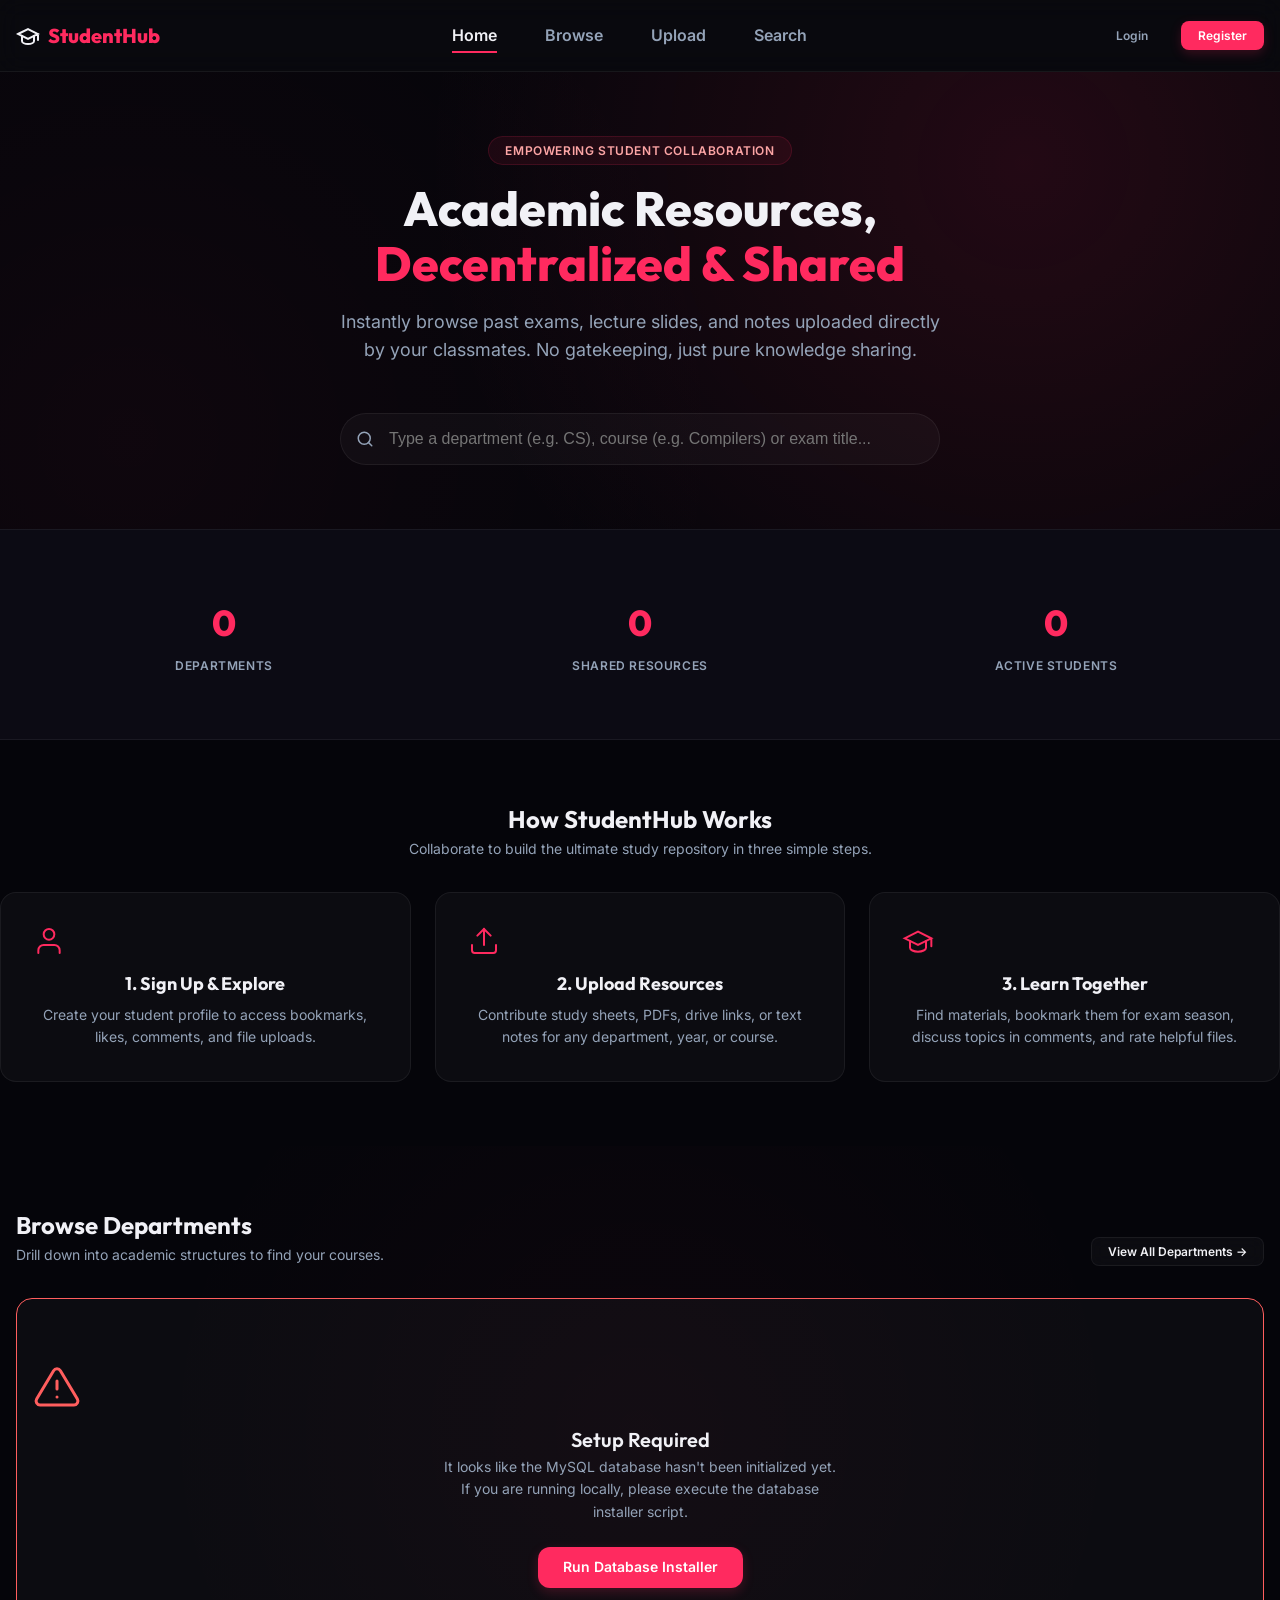
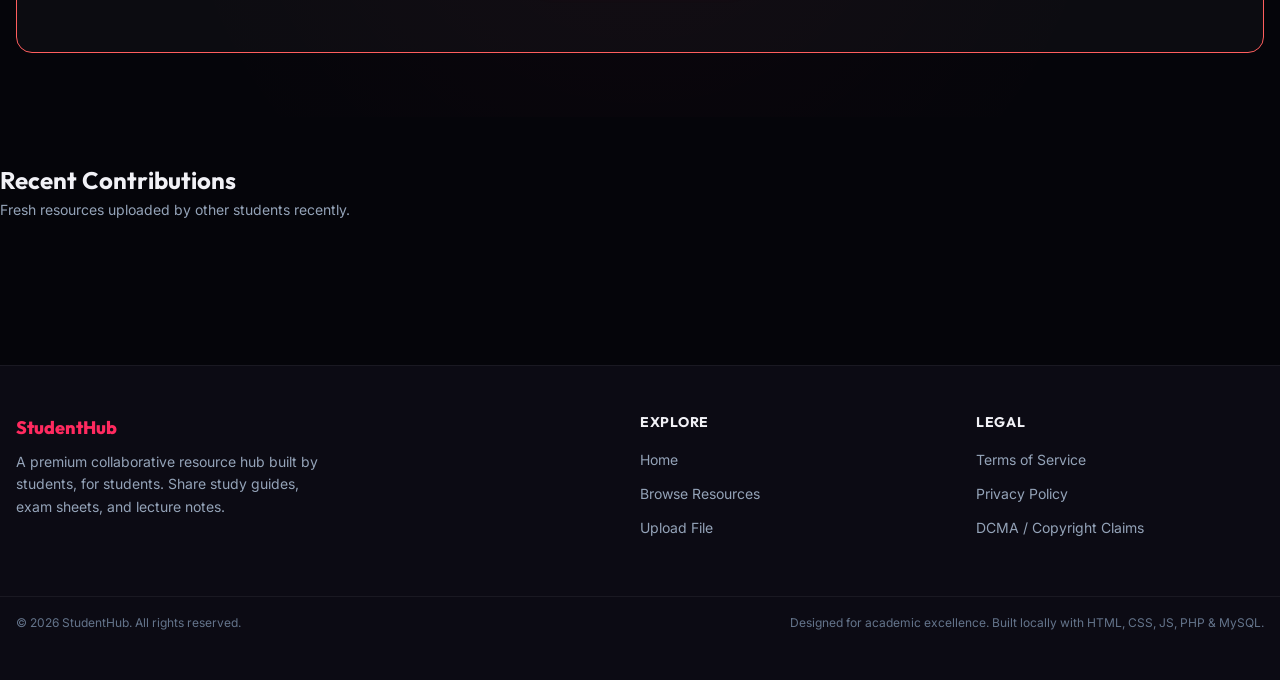
==== commit 0f695ca7: "fixed the download issue" ====
--- a/index.html
+++ b/index.html
@@ -116,13 +116,13 @@
     <footer></footer>
 
     <!-- Shared Utilities -->
-    <script src="js/config.js"></script>
-    <script src="js/utils.js"></script>
-    <script src="js/api.js"></script>
-    <script src="js/components.js"></script>
+    <script src="js/config.js?v=200"></script>
+    <script src="js/utils.js?v=200"></script>
+    <script src="js/api.js?v=200"></script>
+    <script src="js/components.js?v=200"></script>
     
     <!-- Home Page Logic & Live Search -->
-    <script src="js/search.js"></script>
+    <script src="js/search.js?v=200"></script>
     <script>
         document.addEventListener('DOMContentLoaded', async () => {
             // Load stats and content dynamically
@@ -189,10 +189,10 @@
                         // Create download button based on resource type
                         let actionButton = '';
                         if (res.resource_type === 'pdf' && res.file_path) {
-                            actionButton = `<a href="${res.file_path}" download class="btn btn-primary btn-sm" style="margin-top: var(--space-md); display: inline-block;">📥 Download PDF</a>`;
+                            actionButton = `<a href="api/resources/download.php?id=${res.id}" class="btn btn-primary btn-sm" style="margin-top: var(--space-md); display: inline-block;" onclick="event.stopPropagation()">📥 Download PDF</a>`;
                         } else if (res.resource_type === 'link' && res.external_link) {
-                            actionButton = `<a href="${res.external_link}" target="_blank" class="btn btn-primary btn-sm" style="margin-top: var(--space-md); display: inline-block;">🔗 Open Link</a>`;
-                        } else if (res.resource_type === 'note') {
+                            actionButton = `<a href="${res.external_link}" target="_blank" class="btn btn-primary btn-sm" style="margin-top: var(--space-md); display: inline-block;" onclick="event.stopPropagation()">🔗 Open Link</a>`;
+                        } else if (res.resource_type === 'text' || res.resource_type === 'note') {
                             actionButton = `<span class="badge badge-info" style="margin-top: var(--space-md); display: inline-block;">📝 View Note</span>`;
                         }
                         
@@ -201,10 +201,13 @@
                             : `background: ${generateGradient(res.gradient_seed || res.title)};`;
                         
                         html += `
-                            <div class="card">
-                                <div class="card-cover" style="${coverStyle}">
+                            <div onclick="window.location.href='resource.html?id=${res.id}'" class="card">
+                                <div class="card-cover" style="${coverStyle}" id="cover-${res.id}">
                                     <span class="badge badge-secondary card-badge">${escapeHtml(typeBadge)}</span>
-                                    <span class="badge badge-warning card-badge">${escapeHtml(examBadge)}</span>
+                                    <span class="badge badge-warning card-badge" style="right: var(--space-xs);">${escapeHtml(examBadge)}</span>
+                                    <div class="cover-icon-overlay">
+                                        ${res.resource_type === 'pdf' ? '📄' : (res.resource_type === 'link' ? '🔗' : '📝')}
+                                    </div>
                                 </div>
                                 <div class="card-body">
                                     <h3 class="card-title">${escapeHtml(res.title)}</h3>
@@ -222,6 +225,16 @@
                     });
                     html += '</div>';
                     recentContainer.innerHTML = html;
+                    
+                    // Render PDF thumbnails dynamically
+                    recentRes.data.forEach(res => {
+                        if (res.resource_type === 'pdf' && res.file_path) {
+                            const coverEl = document.getElementById(`cover-${res.id}`);
+                            if (coverEl) {
+                                renderPdfThumbnail(res.file_path, coverEl);
+                            }
+                        }
+                    });
                 } else {
                     renderEmptyState(recentContainer, {
                         icon: '',
@@ -249,3 +262,4 @@
     </script>
 </body>
 </html>
+
--- a/css/components.css
+++ b/css/components.css
@@ -151,6 +151,23 @@
     justify-content: center;
 }
 
+.cover-icon-overlay {
+    position: absolute;
+    top: 50%;
+    left: 50%;
+    transform: translate(-50%, -50%);
+    font-size: 3rem;
+    color: rgba(255, 255, 255, 0.85);
+    text-shadow: 0 4px 12px rgba(0, 0, 0, 0.5);
+    z-index: 2;
+    transition: opacity var(--transition-fast);
+}
+
+.card-cover.pdf-loaded .cover-icon-overlay {
+    opacity: 0;
+    pointer-events: none;
+}
+
 .card-cover img {
     width: 100%;
     height: 100%;
